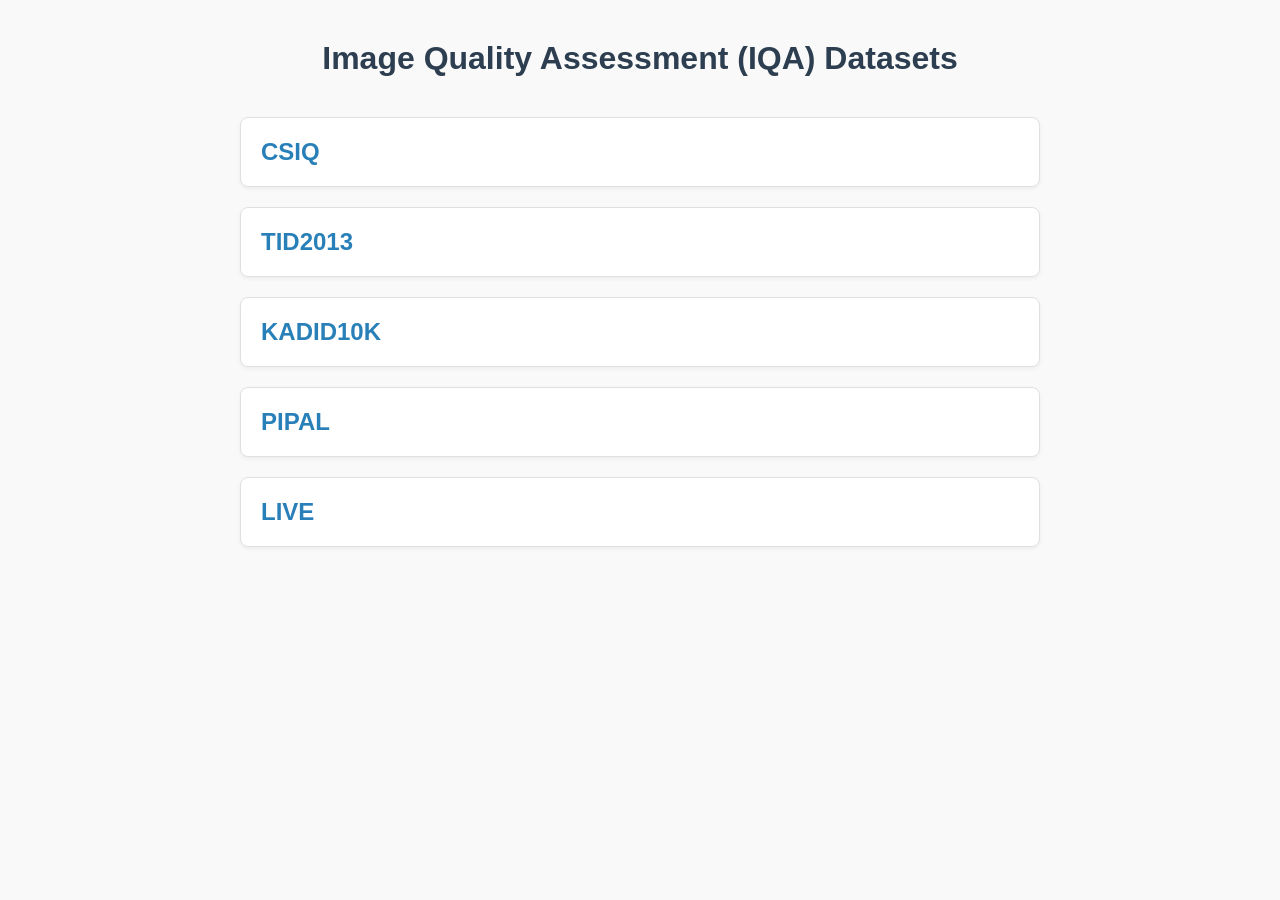
==== index.html @ 7b2d66a9 "feat(web): add basic HTML page with dataset sections" ====
<!DOCTYPE html>
<html lang="en">
<head>
    <meta charset="UTF-8">
    <meta name="viewport" content="width=device-width, initial-scale=1.0">
    <title>IQA Benchmarking Results</title>
    <style>
        body {
            font-family: Arial, sans-serif;
            max-width: 800px;
            margin: 40px auto;
            padding: 0 20px;
            background-color: #f9f9f9;
            color: #333;
        }
        h1 {
            text-align: center;
            color: #2c3e50;
            margin-bottom: 40px;
        }
        .dataset-section {
            background-color: #ffffff;
            border: 1px solid #e0e0e0;
            border-radius: 8px;
            padding: 20px;
            margin-bottom: 20px;
            box-shadow: 0 2px 4px rgba(0,0,0,0.05);
        }
        .dataset-name {
            margin: 0;
            color: #2980b9;
            font-size: 1.5rem;
        }
    </style>
</head>
<body>

    <h1>Image Quality Assessment (IQA) Datasets</h1>

    <div class="dataset-section">
        <h2 class="dataset-name">CSIQ </h2>
    </div>

    <div class="dataset-section">
        <h2 class="dataset-name">TID2013 </h2>
    </div>

    <div class="dataset-section">
        <h2 class="dataset-name">KADID10K </h2>
    </div>

    <div class="dataset-section">
        <h2 class="dataset-name">PIPAL </h2>
    </div>

    <div class="dataset-section">
        <h2 class="dataset-name">LIVE </h2>
    </div>

</body>
</html>
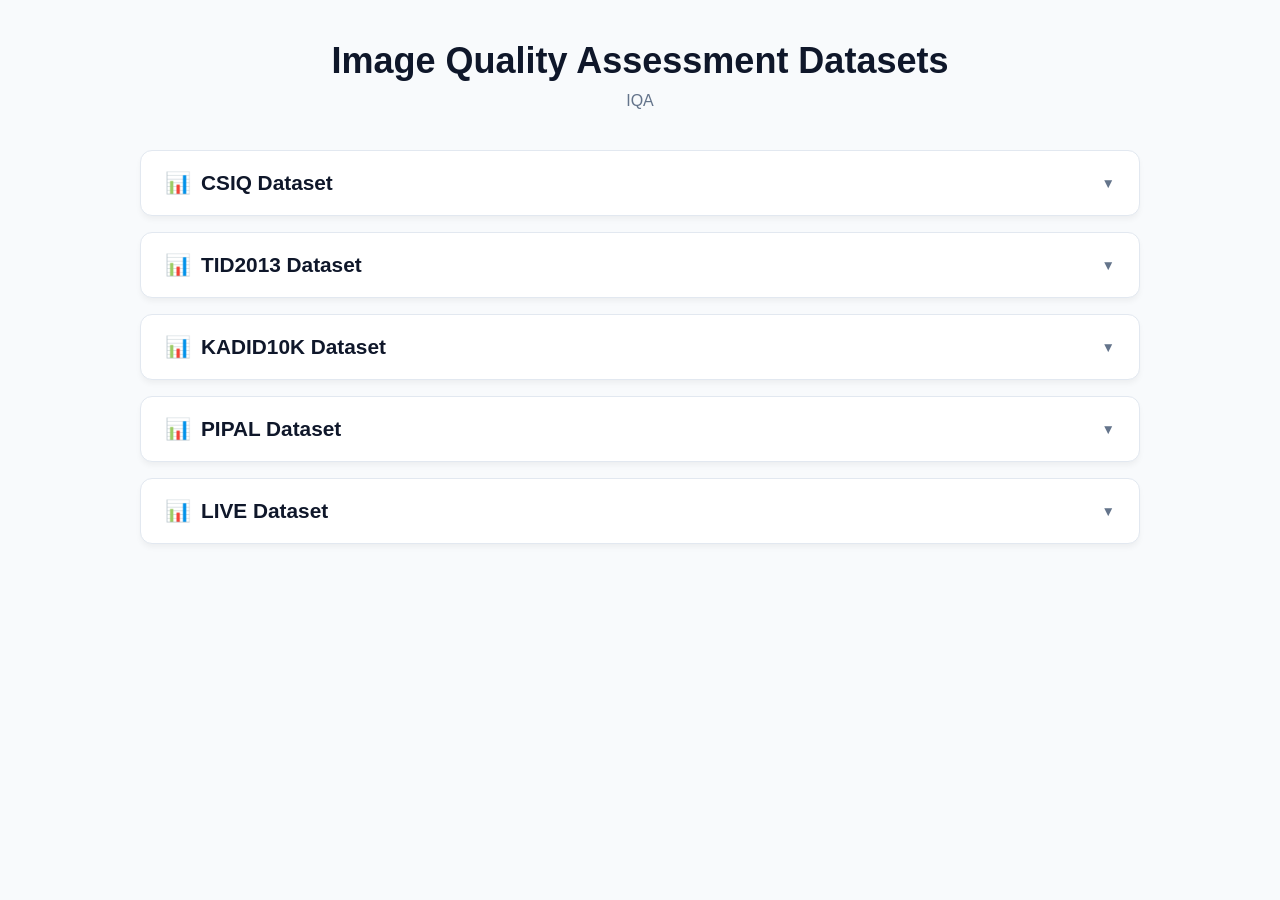
==== commit c448d8cc: "refactor(web): implement dynamic CSV loading architecture with config.js" ====
--- a/index.html
+++ b/index.html
@@ -5,57 +5,209 @@
     <meta name="viewport" content="width=device-width, initial-scale=1.0">
     <title>IQA Benchmarking Results</title>
     <style>
+        :root {
+            --primary-color: #2563eb;
+            --bg-color: #f8fafc;
+            --card-bg: #ffffff;
+            --text-main: #1e293b;
+            --text-muted: #64748b;
+            --border-color: #e2e8f0;
+        }
+
         body {
-            font-family: Arial, sans-serif;
-            max-width: 800px;
+            font-family: 'Segoe UI', Roboto, Arial, sans-serif;
+            max-width: 1000px;
             margin: 40px auto;
             padding: 0 20px;
-            background-color: #f9f9f9;
-            color: #333;
-        }
-        h1 {
-            text-align: center;
-            color: #2c3e50;
-            margin-bottom: 40px;
-        }
+            background-color: var(--bg-color);
+            color: var(--text-main);
+        }
+
+        h1 { text-align: center; color: #0f172a; font-size: 2.25rem; margin-bottom: 10px; font-weight: 800; }
+        .subtitle { text-align: center; color: var(--text-muted); margin-bottom: 40px; }
+
+        /* Container where sections will be dynamically injected */
+        #datasets-container { margin-top: 20px; }
+
         .dataset-section {
-            background-color: #ffffff;
-            border: 1px solid #e0e0e0;
-            border-radius: 8px;
-            padding: 20px;
-            margin-bottom: 20px;
-            box-shadow: 0 2px 4px rgba(0,0,0,0.05);
-        }
-        .dataset-name {
-            margin: 0;
-            color: #2980b9;
-            font-size: 1.5rem;
-        }
+            background-color: var(--card-bg);
+            border: 1px solid var(--border-color);
+            border-radius: 12px;
+            margin-bottom: 16px;
+            box-shadow: 0 4px 6px -1px rgb(0 0 0 / 0.05);
+            overflow: hidden;
+            transition: all 0.2s ease;
+        }
+
+        .dataset-section:hover { border-color: #cbd5e1; box-shadow: 0 10px 15px -3px rgb(0 0 0 / 0.1); }
+
+        .dataset-header {
+            display: flex; justify-content: space-between; align-items: center;
+            padding: 20px 24px; cursor: pointer; user-select: none;
+        }
+
+        .dataset-name { margin: 0; color: #0f172a; font-size: 1.3rem; font-weight: 600; display: flex; align-items: center; gap: 10px; }
+        .dataset-name::before { content: "📊"; }
+        .toggle-icon { font-size: 0.85rem; color: var(--text-muted); transition: transform 0.2s ease; }
+
+        .dataset-content {
+            max-height: 0; overflow: hidden;
+            transition: max-height 0.3s ease-out; background-color: #fafafa;
+        }
+
+        .dataset-section.active .dataset-content { max-height: 600px; border-top: 1px solid var(--border-color); }
+        .dataset-section.active .toggle-icon { transform: rotate(180deg); }
+
+        .search-container { padding: 16px 24px; background-color: #ffffff; border-bottom: 1px solid var(--border-color); }
+        .search-input { width: 100%; padding: 10px 16px; border: 1px solid var(--border-color); border-radius: 8px; box-sizing: border-box; outline: none; }
+        .search-input:focus { border-color: var(--primary-color); }
+
+        .table-responsive { max-height: 450px; overflow-y: auto; }
+        .data-table { width: 100%; border-collapse: collapse; text-align: left; font-size: 0.95rem; }
+        
+        .data-table th {
+            position: sticky; top: 0; background-color: #f1f5f9; color: #334155;
+            font-weight: 600; padding: 12px 24px; border-bottom: 2px solid var(--border-color); z-index: 10;
+        }
+
+        .data-table td { padding: 12px 24px; border-bottom: 1px solid var(--border-color); }
+        .data-table tbody tr:nth-child(even) { background-color: #f8fafc; }
+        .data-table tbody tr:hover { background-color: #f1f5f9; }
+        .score-badge { font-family: monospace; font-weight: bold; }
+        .loading-text { padding: 30px; text-align: center; color: var(--text-muted); font-style: italic; }
     </style>
 </head>
-<body>
-
-    <h1>Image Quality Assessment (IQA) Datasets</h1>
-
-    <div class="dataset-section">
-        <h2 class="dataset-name">CSIQ </h2>
-    </div>
-
-    <div class="dataset-section">
-        <h2 class="dataset-name">TID2013 </h2>
-    </div>
-
-    <div class="dataset-section">
-        <h2 class="dataset-name">KADID10K </h2>
-    </div>
-
-    <div class="dataset-section">
-        <h2 class="dataset-name">PIPAL </h2>
-    </div>
-
-    <div class="dataset-section">
-        <h2 class="dataset-name">LIVE </h2>
-    </div>
-
-</body>
+
+    <body>
+
+        <h1>Image Quality Assessment Datasets</h1>
+        <div class="subtitle">IQA</div>
+
+        <div id="datasets-container"></div>
+
+        <script src="config.js"></script>
+        <script>
+            const loadedStatus = {};
+
+            function renderUI() {
+                const container = document.getElementById('datasets-container');
+                container.innerHTML = '';
+
+                IQA_CONFIG.forEach(dataset => {
+                    loadedStatus[dataset.id] = false;
+
+                    const section     = document.createElement('div');
+                    section.className = 'dataset-section';
+                    section.id        = dataset.id;
+
+                    section.innerHTML = `
+                        <div class="dataset-header" onclick="toggleDataset('${dataset.id}', '${dataset.csvPath}')">
+                            <h2 class="dataset-name">${dataset.name}</h2>
+                            <span class="toggle-icon">▼</span>
+                        </div>
+                        <div class="dataset-content">
+                            <div class="search-container">
+                                <input type="text" class="search-input" id="${dataset.id}-search" 
+                                    placeholder="Search images in ${dataset.name}..." onkeyup="filterTable('${dataset.id}')">
+                            </div>
+                            <div class="table-responsive">
+                                <div id="${dataset.id}-loading" class="loading-text">🔄 Fetching and parsing ${dataset.csvPath}...</div>
+                                <table class="data-table" id="${dataset.id}-table" style="display: none;">
+                                    <thead>
+                                        <tr>
+                                            <th>Reference Image</th>
+                                            <th>Distorted Image</th>
+                                            <th>Quality Score</th>
+                                            <th>JND Mapped</th>
+                                        </tr>
+                                    </thead>
+                                    <tbody id="${dataset.id}-table-body"></tbody>
+                                </table>
+                            </div>
+                        </div>
+                    `;
+                    container.appendChild(section);
+                });
+            }
+
+            function toggleDataset(id, csvPath) {
+                const section = document.getElementById(id);
+                const isActive = section.classList.contains('active');
+                
+                document.querySelectorAll('.dataset-section').forEach(s => s.classList.remove('active'));
+                
+                if (!isActive) {
+                    section.classList.add('active');
+                    if (!loadedStatus[id]) {
+                        fetchAndLoadCSV(id, csvPath);
+                    }
+                }
+            }
+
+            function fetchAndLoadCSV(id, csvPath) {
+                fetch(csvPath)
+                    .then(response => {
+                        if (!response.ok) throw new Error('File not found');
+                        return response.text();
+                    })
+                    .then(data => {
+                        const rows = data.split('\n');
+                        const tbody = document.getElementById(`${id}-table-body`);
+                        tbody.innerHTML = '';
+
+                        for (let i = 1; i < rows.length; i++) {
+                            const rowData = rows[i].trim();
+                            if (!rowData) continue;
+
+                            const columns = rowData.split(',');
+                            if (columns.length < 4) continue;
+
+                            const qScore = parseFloat(columns[2]).toFixed(4);
+                            const jndMapped = parseFloat(columns[3]).toFixed(4);
+
+                            const tr = document.createElement('tr');
+                            tr.innerHTML = `
+                                <td>${columns[0]}</td>
+                                <td><code>${columns[1]}</code></td>
+                                <td><span class="score-badge">${qScore}</span></td>
+                                <td><span class="score-badge">${jndMapped}</span></td>
+                            `;
+                            tbody.appendChild(tr);
+                        }
+
+                        document.getElementById(`${id}-loading`).style.display = 'none';
+                        document.getElementById(`${id}-table`).style.display = 'table';
+                        loadedStatus[id] = true;
+                    })
+                    .catch(error => {
+                        document.getElementById(`${id}-loading`).innerText = `❌ Error: Could not load "${csvPath}". Make sure file exists in the directory.`;
+                        console.error(error);
+                    });
+            }
+
+            function filterTable(id) {
+                const input = document.getElementById(`${id}-search`);
+                const filter = input.value.toLowerCase();
+                const table = document.getElementById(`${id}-table`);
+                const tr = table.getElementsByTagName('tr');
+
+                for (let i = 1; i < tr.length; i++) {
+                    const tdRef = tr[i].getElementsByTagName('td')[0];
+                    const tdDis = tr[i].getElementsByTagName('td')[1];
+                    if (tdRef || tdDis) {
+                        const txtRef = tdRef.textContent || tdRef.innerText;
+                        const txtDis = tdDis.textContent || tdDis.innerText;
+                        if (txtRef.toLowerCase().includes(filter) || txtDis.toLowerCase().includes(filter)) {
+                            tr[i].style.display = "";
+                        } else {
+                            tr[i].style.display = "none";
+                        }
+                    }
+                }
+            }
+
+            renderUI();
+        </script>
+
+    </body>
 </html>
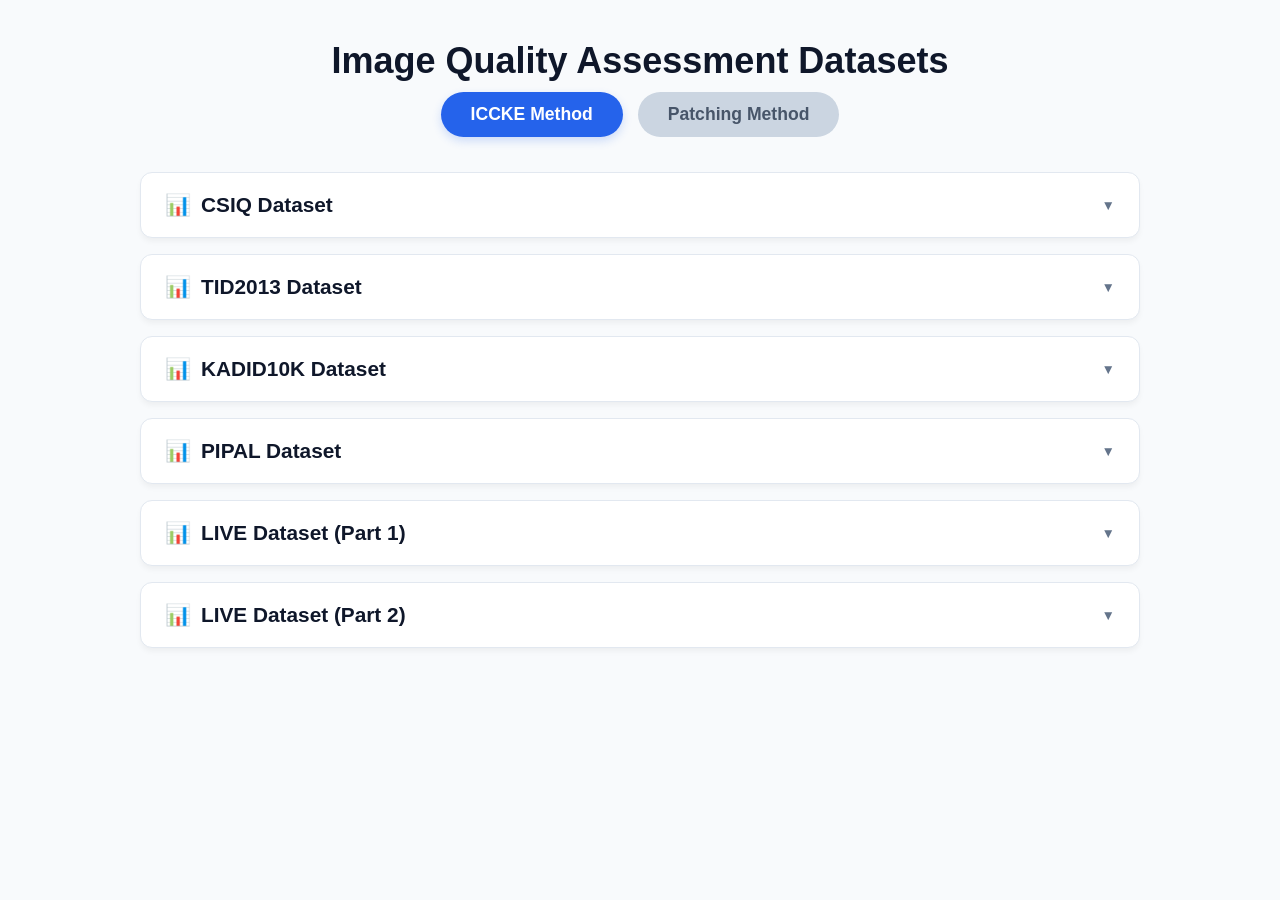
==== commit c804b332: "feat(web)" ====
--- a/index.html
+++ b/index.html
@@ -24,11 +24,40 @@
         }
 
         h1 { text-align: center; color: #0f172a; font-size: 2.25rem; margin-bottom: 10px; font-weight: 800; }
-        .subtitle { text-align: center; color: var(--text-muted); margin-bottom: 40px; }
-
-        /* Container where sections will be dynamically injected */
-        #datasets-container { margin-top: 20px; }
-
+        .subtitle { text-align: center; color: var(--text-muted); margin-bottom: 30px; }
+
+        /* Method Selector Tabs */
+        .method-tabs {
+            display: flex;
+            justify-content: center;
+            gap: 15px;
+            margin-bottom: 35px;
+        }
+
+        .tab-button {
+            padding: 12px 30px;
+            font-size: 1.1rem;
+            font-weight: 600;
+            background-color: #cbd5e1;
+            color: #475569;
+            border: none;
+            border-radius: 30px;
+            cursor: pointer;
+            transition: all 0.2s ease;
+        }
+
+        .tab-button.active {
+            background-color: var(--primary-color);
+            color: white;
+            box-shadow: 0 4px 10px rgba(37, 99, 235, 0.2);
+        }
+
+        .tab-button:hover:not(.active) {
+            background-color: #94a3b8;
+            color: #0f172a;
+        }
+
+        /* Container Design */
         .dataset-section {
             background-color: var(--card-bg);
             border: 1px solid var(--border-color);
@@ -40,28 +69,16 @@
         }
 
         .dataset-section:hover { border-color: #cbd5e1; box-shadow: 0 10px 15px -3px rgb(0 0 0 / 0.1); }
-
-        .dataset-header {
-            display: flex; justify-content: space-between; align-items: center;
-            padding: 20px 24px; cursor: pointer; user-select: none;
-        }
-
+        .dataset-header { display: flex; justify-content: space-between; align-items: center; padding: 20px 24px; cursor: pointer; user-select: none; }
         .dataset-name { margin: 0; color: #0f172a; font-size: 1.3rem; font-weight: 600; display: flex; align-items: center; gap: 10px; }
         .dataset-name::before { content: "📊"; }
         .toggle-icon { font-size: 0.85rem; color: var(--text-muted); transition: transform 0.2s ease; }
-
-        .dataset-content {
-            max-height: 0; overflow: hidden;
-            transition: max-height 0.3s ease-out; background-color: #fafafa;
-        }
-
+        .dataset-content { max-height: 0; overflow: hidden; transition: max-height 0.3s ease-out; background-color: #fafafa; }
         .dataset-section.active .dataset-content { max-height: 600px; border-top: 1px solid var(--border-color); }
         .dataset-section.active .toggle-icon { transform: rotate(180deg); }
-
         .search-container { padding: 16px 24px; background-color: #ffffff; border-bottom: 1px solid var(--border-color); }
         .search-input { width: 100%; padding: 10px 16px; border: 1px solid var(--border-color); border-radius: 8px; box-sizing: border-box; outline: none; }
         .search-input:focus { border-color: var(--primary-color); }
-
         .table-responsive { max-height: 450px; overflow-y: auto; }
         .data-table { width: 100%; border-collapse: collapse; text-align: left; font-size: 0.95rem; }
         
@@ -77,137 +94,155 @@
         .loading-text { padding: 30px; text-align: center; color: var(--text-muted); font-style: italic; }
     </style>
 </head>
-
-    <body>
-
-        <h1>Image Quality Assessment Datasets</h1>
-        <div class="subtitle">IQA</div>
-
-        <div id="datasets-container"></div>
-
-        <script src="config.js"></script>
-        <script>
-            const loadedStatus = {};
-
-            function renderUI() {
-                const container = document.getElementById('datasets-container');
-                container.innerHTML = '';
-
-                IQA_CONFIG.forEach(dataset => {
-                    loadedStatus[dataset.id] = false;
-
-                    const section     = document.createElement('div');
-                    section.className = 'dataset-section';
-                    section.id        = dataset.id;
-
-                    section.innerHTML = `
-                        <div class="dataset-header" onclick="toggleDataset('${dataset.id}', '${dataset.csvPath}')">
-                            <h2 class="dataset-name">${dataset.name}</h2>
-                            <span class="toggle-icon">▼</span>
+<body>
+
+    <h1>Image Quality Assessment Datasets</h1>
+    <!-- <div class="subtitle"> IQA </div> -->
+
+    <div class="method-tabs">
+        <button class="tab-button active" id="btn-baseline" onclick="switchMethod('baseline')">ICCKE Method</button>
+        <button class="tab-button" id="btn-patching" onclick="switchMethod('patching')">Patching Method </button>
+    </div>
+
+    <div id="datasets-container"></div>
+
+    <script src="config.js"></script>
+    <script>
+        let currentMethod = 'baseline';
+        const loadedStatus = {};
+
+        function renderUI(methodKey) {
+            currentMethod = methodKey;
+            const container = document.getElementById('datasets-container');
+            container.innerHTML = '';
+
+            const methodConfig = IQA_CONFIG[methodKey];
+
+            methodConfig.datasets.forEach(dataset => {
+                const uniqueId = dataset.id;
+                loadedStatus[uniqueId] = false;
+
+                const fullPath = methodConfig.folder + dataset.csvFile;
+
+                const section = document.createElement('div');
+                section.className = 'dataset-section';
+                section.id = uniqueId;
+
+                section.innerHTML = `
+                    <div class="dataset-header" onclick="toggleDataset('${uniqueId}', '${fullPath}')">
+                        <h2 class="dataset-name">${dataset.name}</h2>
+                        <span class="toggle-icon">▼</span>
+                    </div>
+                    <div class="dataset-content">
+                        <div class="search-container">
+                            <input type="text" class="search-input" id="${uniqueId}-search" 
+                                   placeholder="Search images in ${dataset.name}..." onkeyup="filterTable('${uniqueId}')">
                         </div>
-                        <div class="dataset-content">
-                            <div class="search-container">
-                                <input type="text" class="search-input" id="${dataset.id}-search" 
-                                    placeholder="Search images in ${dataset.name}..." onkeyup="filterTable('${dataset.id}')">
-                            </div>
-                            <div class="table-responsive">
-                                <div id="${dataset.id}-loading" class="loading-text">🔄 Fetching and parsing ${dataset.csvPath}...</div>
-                                <table class="data-table" id="${dataset.id}-table" style="display: none;">
-                                    <thead>
-                                        <tr>
-                                            <th>Reference Image</th>
-                                            <th>Distorted Image</th>
-                                            <th>Quality Score</th>
-                                            <th>JND Mapped</th>
-                                        </tr>
-                                    </thead>
-                                    <tbody id="${dataset.id}-table-body"></tbody>
-                                </table>
-                            </div>
+                        <div class="table-responsive">
+                            <div id="${uniqueId}-loading" class="loading-text">🔄 Fetching and parsing ${dataset.csvFile}...</div>
+                            <table class="data-table" id="${uniqueId}-table" style="display: none;">
+                                <thead>
+                                    <tr>
+                                        <th>Reference Image</th>
+                                        <th>Distorted Image</th>
+                                        <th>Quality Score</th>
+                                        <th>JND Mapped</th>
+                                    </tr>
+                                </thead>
+                                <tbody id="${uniqueId}-table-body"></tbody>
+                            </table>
                         </div>
-                    `;
-                    container.appendChild(section);
+                    </div>
+                `;
+                container.appendChild(section);
+            });
+        }
+
+        function switchMethod(methodKey) {
+            document.querySelectorAll('.tab-button').forEach(btn => btn.classList.remove('active'));
+            if (methodKey === 'baseline') document.getElementById('btn-baseline').classList.add('active');
+            if (methodKey === 'patching') document.getElementById('btn-patching').classList.add('active');
+            
+            renderUI(methodKey);
+        }
+
+        function toggleDataset(uniqueId, fullPath) {
+            const section = document.getElementById(uniqueId);
+            const isActive = section.classList.contains('active');
+            
+            document.querySelectorAll('.dataset-section').forEach(s => s.classList.remove('active'));
+            
+            if (!isActive) {
+                section.classList.add('active');
+                if (!loadedStatus[uniqueId]) {
+                    fetchAndLoadCSV(uniqueId, fullPath);
+                }
+            }
+        }
+
+        function fetchAndLoadCSV(uniqueId, fullPath) {
+            fetch(fullPath)
+                .then(response => {
+                    if (!response.ok) throw new Error('File not found');
+                    return response.text();
+                })
+                .then(data => {
+                    const rows = data.split(/\r?\n/); 
+                    const tbody = document.getElementById(`${uniqueId}-table-body`);
+                    tbody.innerHTML = '';
+
+                    for (let i = 1; i < rows.length; i++) {
+                        const rowData = rows[i].trim();
+                        if (!rowData) continue;
+
+                        const columns = rowData.split(',');
+                        if (columns.length < 4) continue;
+
+                        const qScore = parseFloat(columns[2]).toFixed(4);
+                        const jndMapped = parseFloat(columns[3]).toFixed(4);
+
+                        const tr = document.createElement('tr');
+                        tr.innerHTML = `
+                            <td>${columns[0]}</td>
+                            <td><code>${columns[1]}</code></td>
+                            <td><span class="score-badge">${qScore}</span></td>
+                            <td><span class="score-badge">${jndMapped}</span></td>
+                        `;
+                        tbody.appendChild(tr);
+                    }
+
+                    document.getElementById(`${uniqueId}-loading`).style.display = 'none';
+                    document.getElementById(`${uniqueId}-table`).style.display = 'table';
+                    loadedStatus[uniqueId] = true;
+                })
+                .catch(error => {
+                    document.getElementById(`${uniqueId}-loading`).innerText = `❌ Could not load data from "${fullPath}".`;
+                    console.error(error);
                 });
-            }
-
-            function toggleDataset(id, csvPath) {
-                const section = document.getElementById(id);
-                const isActive = section.classList.contains('active');
-                
-                document.querySelectorAll('.dataset-section').forEach(s => s.classList.remove('active'));
-                
-                if (!isActive) {
-                    section.classList.add('active');
-                    if (!loadedStatus[id]) {
-                        fetchAndLoadCSV(id, csvPath);
+        }
+
+        function filterTable(uniqueId) {
+            const input = document.getElementById(`${uniqueId}-search`);
+            const filter = input.value.toLowerCase();
+            const table = document.getElementById(`${uniqueId}-table`);
+            const tr = table.getElementsByTagName('tr');
+
+            for (let i = 1; i < tr.length; i++) {
+                const tdRef = tr[i].getElementsByTagName('td')[0];
+                const tdDis = tr[i].getElementsByTagName('td')[1];
+                if (tdRef || tdDis) {
+                    const txtRef = tdRef.textContent || tdRef.innerText;
+                    const txtDis = tdDis.textContent || tdDis.innerText;
+                    if (txtRef.toLowerCase().includes(filter) || txtDis.toLowerCase().includes(filter)) {
+                        tr[i].style.display = "";
+                    } else {
+                        tr[i].style.display = "none";
                     }
                 }
             }
-
-            function fetchAndLoadCSV(id, csvPath) {
-                fetch(csvPath)
-                    .then(response => {
-                        if (!response.ok) throw new Error('File not found');
-                        return response.text();
-                    })
-                    .then(data => {
-                        const rows = data.split('\n');
-                        const tbody = document.getElementById(`${id}-table-body`);
-                        tbody.innerHTML = '';
-
-                        for (let i = 1; i < rows.length; i++) {
-                            const rowData = rows[i].trim();
-                            if (!rowData) continue;
-
-                            const columns = rowData.split(',');
-                            if (columns.length < 4) continue;
-
-                            const qScore = parseFloat(columns[2]).toFixed(4);
-                            const jndMapped = parseFloat(columns[3]).toFixed(4);
-
-                            const tr = document.createElement('tr');
-                            tr.innerHTML = `
-                                <td>${columns[0]}</td>
-                                <td><code>${columns[1]}</code></td>
-                                <td><span class="score-badge">${qScore}</span></td>
-                                <td><span class="score-badge">${jndMapped}</span></td>
-                            `;
-                            tbody.appendChild(tr);
-                        }
-
-                        document.getElementById(`${id}-loading`).style.display = 'none';
-                        document.getElementById(`${id}-table`).style.display = 'table';
-                        loadedStatus[id] = true;
-                    })
-                    .catch(error => {
-                        document.getElementById(`${id}-loading`).innerText = `❌ Error: Could not load "${csvPath}". Make sure file exists in the directory.`;
-                        console.error(error);
-                    });
-            }
-
-            function filterTable(id) {
-                const input = document.getElementById(`${id}-search`);
-                const filter = input.value.toLowerCase();
-                const table = document.getElementById(`${id}-table`);
-                const tr = table.getElementsByTagName('tr');
-
-                for (let i = 1; i < tr.length; i++) {
-                    const tdRef = tr[i].getElementsByTagName('td')[0];
-                    const tdDis = tr[i].getElementsByTagName('td')[1];
-                    if (tdRef || tdDis) {
-                        const txtRef = tdRef.textContent || tdRef.innerText;
-                        const txtDis = tdDis.textContent || tdDis.innerText;
-                        if (txtRef.toLowerCase().includes(filter) || txtDis.toLowerCase().includes(filter)) {
-                            tr[i].style.display = "";
-                        } else {
-                            tr[i].style.display = "none";
-                        }
-                    }
-                }
-            }
-
-            renderUI();
-        </script>
-
-    </body>
+        }
+
+        renderUI('baseline');
+    </script>
+</body>
 </html>
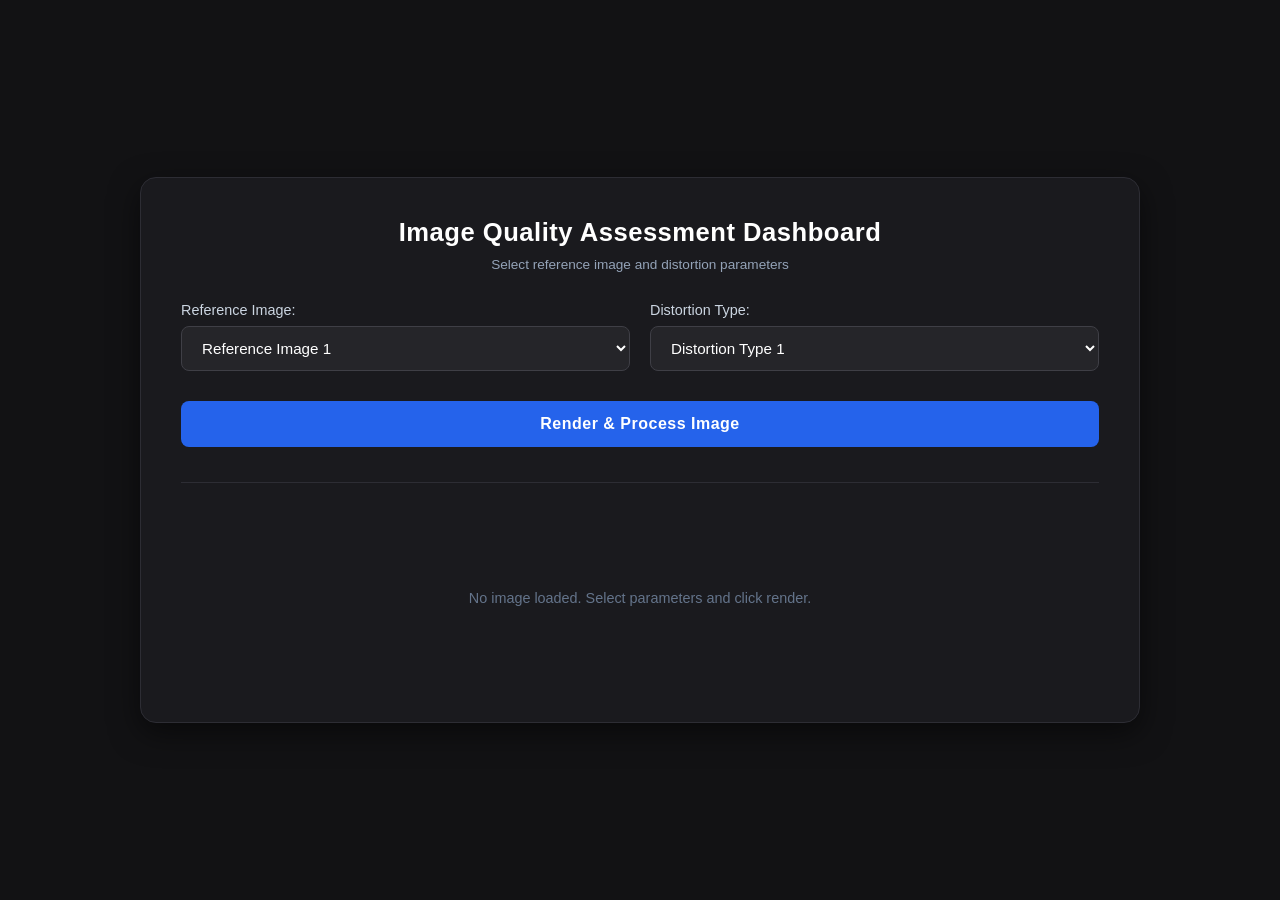
==== commit 86d8b638: "tid2013img" ====
--- a/index.html
+++ b/index.html
@@ -3,246 +3,269 @@
 <head>
     <meta charset="UTF-8">
     <meta name="viewport" content="width=device-width, initial-scale=1.0">
-    <title>IQA Benchmarking Results</title>
+    <title>IQA Evaluation Dashboard</title>
     <style>
-        :root {
-            --primary-color: #2563eb;
-            --bg-color: #f8fafc;
-            --card-bg: #ffffff;
-            --text-main: #1e293b;
-            --text-muted: #64748b;
-            --border-color: #e2e8f0;
+        /* Dark & Modern Professional Theme */
+        * {
+            box-sizing: border-box;
+            margin: 0;
+            padding: 0;
+            font-family: 'Segoe UI', Tahoma, Geneva, Verdana, sans-serif;
         }
 
         body {
-            font-family: 'Segoe UI', Roboto, Arial, sans-serif;
-            max-width: 1000px;
-            margin: 40px auto;
-            padding: 0 20px;
-            background-color: var(--bg-color);
-            color: var(--text-main);
-        }
-
-        h1 { text-align: center; color: #0f172a; font-size: 2.25rem; margin-bottom: 10px; font-weight: 800; }
-        .subtitle { text-align: center; color: var(--text-muted); margin-bottom: 30px; }
-
-        /* Method Selector Tabs */
-        .method-tabs {
+            background-color: #121214;
+            color: #e2e8f0;
             display: flex;
             justify-content: center;
-            gap: 15px;
-            margin-bottom: 35px;
-        }
-
-        .tab-button {
-            padding: 12px 30px;
-            font-size: 1.1rem;
+            align-items: center;
+            min-height: 100vh;
+            padding: 40px;
+        }
+
+        .container {
+            background-color: #1a1a1e;
+            border: 1px solid #2d2d34;
+            border-radius: 16px;
+            padding: 40px;
+            width: 100%;
+            max-width: 1000px; 
+            box-shadow: 0 10px 30px rgba(0, 0, 0, 0.5);
+            text-align: center;
+        }
+
+        h2 {
+            font-size: 1.6rem;
+            margin-bottom: 10px;
+            color: #ffffff;
             font-weight: 600;
-            background-color: #cbd5e1;
-            color: #475569;
+            letter-spacing: 0.5px;
+        }
+
+        p.subtitle {
+            font-size: 0.85rem;
+            color: #94a3b8;
+            margin-bottom: 30px;
+        }
+
+        .control-panel {
+            display: grid;
+            grid-template-columns: 1fr 1fr;
+            gap: 20px;
+            text-align: left;
+            margin-bottom: 20px;
+        }
+
+        label {
+            display: block;
+            font-size: 0.9rem;
+            margin-bottom: 8px;
+            color: #cbd5e1;
+            font-weight: 500;
+        }
+
+        select {
+            width: 100%;
+            padding: 12px 16px;
+            background-color: #252529;
+            border: 1px solid #3f3f46;
+            border-radius: 8px;
+            color: #ffffff;
+            font-size: 0.95rem;
+            outline: none;
+            transition: all 0.3s ease;
+            cursor: pointer;
+        }
+
+        select:focus {
+            border-color: #3b82f6;
+            box-shadow: 0 0 0 2px rgba(59, 130, 246, 0.2);
+        }
+
+        button {
+            width: 100%;
+            padding: 14px;
+            background-color: #2563eb;
+            color: white;
             border: none;
-            border-radius: 30px;
+            border-radius: 8px;
+            font-size: 1rem;
+            font-weight: 600;
             cursor: pointer;
-            transition: all 0.2s ease;
-        }
-
-        .tab-button.active {
-            background-color: var(--primary-color);
-            color: white;
-            box-shadow: 0 4px 10px rgba(37, 99, 235, 0.2);
-        }
-
-        .tab-button:hover:not(.active) {
-            background-color: #94a3b8;
-            color: #0f172a;
-        }
-
-        /* Container Design */
-        .dataset-section {
-            background-color: var(--card-bg);
-            border: 1px solid var(--border-color);
-            border-radius: 12px;
-            margin-bottom: 16px;
-            box-shadow: 0 4px 6px -1px rgb(0 0 0 / 0.05);
-            overflow: hidden;
-            transition: all 0.2s ease;
-        }
-
-        .dataset-section:hover { border-color: #cbd5e1; box-shadow: 0 10px 15px -3px rgb(0 0 0 / 0.1); }
-        .dataset-header { display: flex; justify-content: space-between; align-items: center; padding: 20px 24px; cursor: pointer; user-select: none; }
-        .dataset-name { margin: 0; color: #0f172a; font-size: 1.3rem; font-weight: 600; display: flex; align-items: center; gap: 10px; }
-        .dataset-name::before { content: "📊"; }
-        .toggle-icon { font-size: 0.85rem; color: var(--text-muted); transition: transform 0.2s ease; }
-        .dataset-content { max-height: 0; overflow: hidden; transition: max-height 0.3s ease-out; background-color: #fafafa; }
-        .dataset-section.active .dataset-content { max-height: 600px; border-top: 1px solid var(--border-color); }
-        .dataset-section.active .toggle-icon { transform: rotate(180deg); }
-        .search-container { padding: 16px 24px; background-color: #ffffff; border-bottom: 1px solid var(--border-color); }
-        .search-input { width: 100%; padding: 10px 16px; border: 1px solid var(--border-color); border-radius: 8px; box-sizing: border-box; outline: none; }
-        .search-input:focus { border-color: var(--primary-color); }
-        .table-responsive { max-height: 450px; overflow-y: auto; }
-        .data-table { width: 100%; border-collapse: collapse; text-align: left; font-size: 0.95rem; }
-        
-        .data-table th {
-            position: sticky; top: 0; background-color: #f1f5f9; color: #334155;
-            font-weight: 600; padding: 12px 24px; border-bottom: 2px solid var(--border-color); z-index: 10;
-        }
-
-        .data-table td { padding: 12px 24px; border-bottom: 1px solid var(--border-color); }
-        .data-table tbody tr:nth-child(even) { background-color: #f8fafc; }
-        .data-table tbody tr:hover { background-color: #f1f5f9; }
-        .score-badge { font-family: monospace; font-weight: bold; }
-        .loading-text { padding: 30px; text-align: center; color: var(--text-muted); font-style: italic; }
+            transition: background-color 0.2s ease, transform 0.1s ease;
+            margin-top: 10px;
+            letter-spacing: 0.5px;
+        }
+
+        button:hover {
+            background-color: #1d4ed8;
+        }
+
+        button:active {
+            transform: scale(0.98);
+        }
+
+        #result {
+            margin-top: 35px;
+            border-top: 1px solid #2d2d34;
+            padding-top: 30px;
+            min-height: 200px;
+            display: flex;
+            justify-content: center;
+            align-items: center;
+            flex-direction: column;
+        }
+
+        .loading-text {
+            color: #3b82f6;
+            font-size: 0.95rem;
+            animation: pulse 1.5s infinite;
+        }
+
+        img.output-image {
+            width: 100%; 
+            max-width: 920px; 
+            height: auto; 
+            border-radius: 10px;
+            box-shadow: 0 10px 25px rgba(0,0,0,0.6);
+            border: 1px solid #3f3f46;
+            cursor: zoom-in; 
+            transition: transform 0.3s ease;
+        }
+
+        img.output-image:hover {
+            transform: scale(1.01); 
+        }
+
+        .lightbox {
+            display: none;
+            position: fixed;
+            z-index: 999;
+            top: 0;
+            left: 0;
+            width: 100%;
+            height: 100%;
+            background-color: rgba(10, 10, 12, 0.95);
+            justify-content: center;
+            align-items: center;
+            cursor: zoom-out;
+        }
+
+        .lightbox img {
+            max-width: 95%;
+            max-height: 95%;
+            border-radius: 6px;
+            box-shadow: 0 0 30px rgba(0,0,0,0.8);
+        }
+
+        @keyframes pulse {
+            0% { opacity: 0.6; }
+            50% { opacity: 1; }
+            100% { opacity: 0.6; }
+        }
     </style>
 </head>
 <body>
 
-    <h1>Image Quality Assessment Datasets</h1>
-    <!-- <div class="subtitle"> IQA </div> -->
-
-    <div class="method-tabs">
-        <button class="tab-button active" id="btn-baseline" onclick="switchMethod('baseline')">ICCKE Method</button>
-        <button class="tab-button" id="btn-patching" onclick="switchMethod('patching')">Patching Method </button>
+<div class="container">
+    <h2>Image Quality Assessment Dashboard</h2>
+    <p class="subtitle">Select reference image and distortion parameters</p>
+
+    <div class="control-panel">
+        <div class="form-group">
+            <label for="imgNum">Reference Image:</label>
+            <select id="imgNum"></select>
+        </div>
+
+        <div class="form-group">
+            <label for="distType">Distortion Type:</label>
+            <select id="distType"></select>
+        </div>
     </div>
 
-    <div id="datasets-container"></div>
-
-    <script src="config.js"></script>
-    <script>
-        let currentMethod = 'baseline';
-        const loadedStatus = {};
-
-        function renderUI(methodKey) {
-            currentMethod = methodKey;
-            const container = document.getElementById('datasets-container');
-            container.innerHTML = '';
-
-            const methodConfig = IQA_CONFIG[methodKey];
-
-            methodConfig.datasets.forEach(dataset => {
-                const uniqueId = dataset.id;
-                loadedStatus[uniqueId] = false;
-
-                const fullPath = methodConfig.folder + dataset.csvFile;
-
-                const section = document.createElement('div');
-                section.className = 'dataset-section';
-                section.id = uniqueId;
-
-                section.innerHTML = `
-                    <div class="dataset-header" onclick="toggleDataset('${uniqueId}', '${fullPath}')">
-                        <h2 class="dataset-name">${dataset.name}</h2>
-                        <span class="toggle-icon">▼</span>
-                    </div>
-                    <div class="dataset-content">
-                        <div class="search-container">
-                            <input type="text" class="search-input" id="${uniqueId}-search" 
-                                   placeholder="Search images in ${dataset.name}..." onkeyup="filterTable('${uniqueId}')">
-                        </div>
-                        <div class="table-responsive">
-                            <div id="${uniqueId}-loading" class="loading-text">🔄 Fetching and parsing ${dataset.csvFile}...</div>
-                            <table class="data-table" id="${uniqueId}-table" style="display: none;">
-                                <thead>
-                                    <tr>
-                                        <th>Reference Image</th>
-                                        <th>Distorted Image</th>
-                                        <th>Quality Score</th>
-                                        <th>JND Mapped</th>
-                                    </tr>
-                                </thead>
-                                <tbody id="${uniqueId}-table-body"></tbody>
-                            </table>
-                        </div>
-                    </div>
-                `;
-                container.appendChild(section);
-            });
-        }
-
-        function switchMethod(methodKey) {
-            document.querySelectorAll('.tab-button').forEach(btn => btn.classList.remove('active'));
-            if (methodKey === 'baseline') document.getElementById('btn-baseline').classList.add('active');
-            if (methodKey === 'patching') document.getElementById('btn-patching').classList.add('active');
+    <button onclick="generateImage()">Render & Process Image</button>
+
+    <div id="result">
+        <span style="color: #64748b; font-size: 0.9rem;">No image loaded. Select parameters and click render.</span>
+    </div>
+</div>
+
+<div class="lightbox" id="lightbox" onclick="closeLightbox()">
+    <img id="lightbox-img" src="" alt="Enlarged view">
+</div>
+
+<script>
+    const imgSelect = document.getElementById('imgNum');
+    for (let i = 1; i <= 25; i++) {
+        imgSelect.options[imgSelect.options.length] = new Option(`Reference Image ${i}`, i);
+    }
+
+    const distSelect = document.getElementById('distType');
+    for (let i = 1; i <= 24; i++) {
+        distSelect.options[distSelect.options.length] = new Option(`Distortion Type ${i}`, i);
+    }
+
+    // متغیری برای ذخیره محلی آدرس Blob موقت جهت جلوگیری از نشت حافظه
+    let currentImgObjectUrl = null;
+
+    function generateImage() {
+        const imgNum = document.getElementById('imgNum').value;
+        const distType = document.getElementById('distType').value;
+        const resultDiv = document.getElementById('result');
+
+        const serverUrl = "https://donut-footwork-refinery.ngrok-free.dev"; 
+        const finalUrl = `${serverUrl}/generate-image?img_num=${imgNum}&dist_type=${distType}`;
+
+        resultDiv.innerHTML = "<span class='loading-text'>Fetching and processing image from server...</span>";
+
+        // ۱. استفاده از fetch برای ارسال هدر اختصاصی و دور زدن صفحه هشدار ngrok
+        fetch(finalUrl, {
+            method: "GET",
+            headers: {
+                "ngrok-skip-browser-warning": "any_value_works"
+            }
+        })
+        .then(response => {
+            if (!response.ok) {
+                throw new Error("Server responded with an error status");
+            }
+            return response.blob(); // دریافت پاسخ به صورت داده باینری (تصویر)
+        })
+        .then(blob => {
+            // ۲. پاکسازی آدرس قبلی برای بهینه‌سازی حافظه مرورگر
+            if (currentImgObjectUrl) {
+                URL.revokeObjectURL(currentImgObjectUrl);
+            }
+
+            // ۳. ساخت یک آدرس موقت برای دیتای تصویر
+            currentImgObjectUrl = URL.createObjectURL(blob);
+
+            const img = document.createElement('img');
+            img.src = currentImgObjectUrl;
+            img.className = 'output-image';
             
-            renderUI(methodKey);
-        }
-
-        function toggleDataset(uniqueId, fullPath) {
-            const section = document.getElementById(uniqueId);
-            const isActive = section.classList.contains('active');
+            img.onclick = function() {
+                openLightbox(currentImgObjectUrl);
+            };
             
-            document.querySelectorAll('.dataset-section').forEach(s => s.classList.remove('active'));
-            
-            if (!isActive) {
-                section.classList.add('active');
-                if (!loadedStatus[uniqueId]) {
-                    fetchAndLoadCSV(uniqueId, fullPath);
-                }
-            }
-        }
-
-        function fetchAndLoadCSV(uniqueId, fullPath) {
-            fetch(fullPath)
-                .then(response => {
-                    if (!response.ok) throw new Error('File not found');
-                    return response.text();
-                })
-                .then(data => {
-                    const rows = data.split(/\r?\n/); 
-                    const tbody = document.getElementById(`${uniqueId}-table-body`);
-                    tbody.innerHTML = '';
-
-                    for (let i = 1; i < rows.length; i++) {
-                        const rowData = rows[i].trim();
-                        if (!rowData) continue;
-
-                        const columns = rowData.split(',');
-                        if (columns.length < 4) continue;
-
-                        const qScore = parseFloat(columns[2]).toFixed(4);
-                        const jndMapped = parseFloat(columns[3]).toFixed(4);
-
-                        const tr = document.createElement('tr');
-                        tr.innerHTML = `
-                            <td>${columns[0]}</td>
-                            <td><code>${columns[1]}</code></td>
-                            <td><span class="score-badge">${qScore}</span></td>
-                            <td><span class="score-badge">${jndMapped}</span></td>
-                        `;
-                        tbody.appendChild(tr);
-                    }
-
-                    document.getElementById(`${uniqueId}-loading`).style.display = 'none';
-                    document.getElementById(`${uniqueId}-table`).style.display = 'table';
-                    loadedStatus[uniqueId] = true;
-                })
-                .catch(error => {
-                    document.getElementById(`${uniqueId}-loading`).innerText = `❌ Could not load data from "${fullPath}".`;
-                    console.error(error);
-                });
-        }
-
-        function filterTable(uniqueId) {
-            const input = document.getElementById(`${uniqueId}-search`);
-            const filter = input.value.toLowerCase();
-            const table = document.getElementById(`${uniqueId}-table`);
-            const tr = table.getElementsByTagName('tr');
-
-            for (let i = 1; i < tr.length; i++) {
-                const tdRef = tr[i].getElementsByTagName('td')[0];
-                const tdDis = tr[i].getElementsByTagName('td')[1];
-                if (tdRef || tdDis) {
-                    const txtRef = tdRef.textContent || tdRef.innerText;
-                    const txtDis = tdDis.textContent || tdDis.innerText;
-                    if (txtRef.toLowerCase().includes(filter) || txtDis.toLowerCase().includes(filter)) {
-                        tr[i].style.display = "";
-                    } else {
-                        tr[i].style.display = "none";
-                    }
-                }
-            }
-        }
-
-        renderUI('baseline');
-    </script>
+            resultDiv.innerHTML = ""; 
+            resultDiv.appendChild(img);
+        })
+        .catch(error => {
+            console.error("Fetch error:", error);
+            resultDiv.innerHTML = "<p style='color:#ef4444; font-size: 0.9rem;'>❌ Connection Error! Make sure FastAPI server is running and Ngrok URL is correct.</p>";
+        });
+    }
+
+    function openLightbox(url) {
+        document.getElementById('lightbox-img').src = url;
+        document.getElementById('lightbox').style.display = 'flex';
+    }
+
+    function closeLightbox() {
+        document.getElementById('lightbox').style.display = 'none';
+    }
+</script>
+
 </body>
 </html>
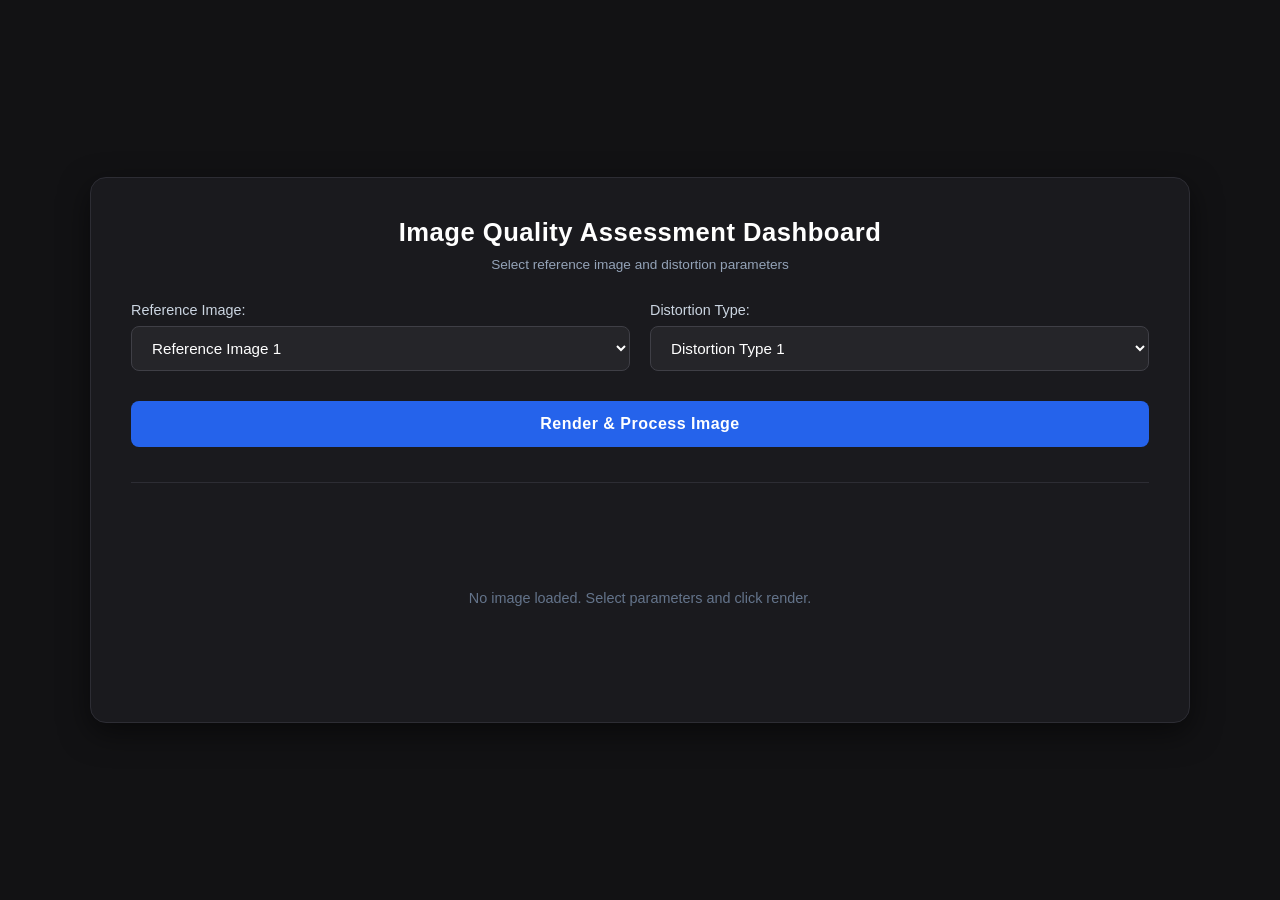
==== commit 3cdfef4c: "new index" ====
--- a/index.html
+++ b/index.html
@@ -29,7 +29,7 @@
             border-radius: 16px;
             padding: 40px;
             width: 100%;
-            max-width: 1000px; 
+            max-width: 1100px; /* افزایش جزیی عرض برای جاگیری بهتر ۵ کارت */
             box-shadow: 0 10px 30px rgba(0, 0, 0, 0.5);
             text-align: center;
         }
@@ -122,40 +122,99 @@
             animation: pulse 1.5s infinite;
         }
 
-        img.output-image {
-            width: 100%; 
-            max-width: 920px; 
-            height: auto; 
-            border-radius: 10px;
-            box-shadow: 0 10px 25px rgba(0,0,0,0.6);
-            border: 1px solid #3f3f46;
-            cursor: zoom-in; 
-            transition: transform 0.3s ease;
-        }
-
-        img.output-image:hover {
-            transform: scale(1.01); 
-        }
-
-        .lightbox {
+        /* --- سیستم کارت‌های تعاملی جدید --- */
+        .cards-grid {
+            display: grid;
+            grid-template-columns: repeat(5, 1fr);
+            gap: 15px;
+            width: 100%;
+            margin-top: 15px;
+        }
+
+        .level-card {
+            background-color: #232329;
+            border: 2px solid #3f3f46;
+            border-radius: 12px;
+            overflow: hidden;
+            cursor: pointer;
+            transition: all 0.3s cubic-bezier(0.4, 0, 0.2, 1);
+            position: relative;
+        }
+
+        .level-card:hover {
+            transform: translateY(-4px);
+            border-color: #60a5fa;
+        }
+
+        /* حالتی که کاربر یک کارت را انتخاب کرده است */
+        .level-card.selected {
+            border-color: #2563eb;
+            box-shadow: 0 0 15px rgba(37, 99, 235, 0.4);
+            background-color: #1e293b;
+        }
+
+        /* محفظه برش هوشمند تصویر ساب‌پلات پایتون */
+        .image-clipper {
+            width: 100%;
+            height: 180px; /* تنظیم ارتفاع تقریبی کارت */
+            overflow: hidden;
+            position: relative;
+        }
+
+        /* افکت کشش و موقعیت‌دهی تصویر سراسری در هر کارت */
+        .image-clipper img {
+            position: absolute;
+            width: 500%; /* ۵ برابر کردن عرض برای پوشش کل محدوده */
+            height: 100%;
+            object-fit: cover;
+            top: 0;
+        }
+
+        .card-caption {
+            padding: 12px;
+            font-size: 0.9rem;
+            font-weight: 600;
+            color: #cbd5e1;
+            border-top: 1px solid #2d2d34;
+            background: #1c1c21;
+        }
+
+        .level-card.selected .card-caption {
+            background: #2563eb;
+            color: #ffffff;
+        }
+
+        /* نشانگر رادیویی فعال بودن در بالای کارت */
+        .selection-indicator {
+            position: absolute;
+            top: 10px;
+            right: 10px;
+            width: 18px;
+            height: 18px;
+            border-radius: 50%;
+            border: 2px solid #64748b;
+            background: transparent;
+            z-index: 2;
+            transition: all 0.2s ease;
+        }
+
+        .level-card.selected .selection-indicator {
+            border-color: #ffffff;
+            background: #ffffff;
+            box-shadow: inset 0 0 0 4px #2563eb;
+        }
+
+        /* نوتیفیکیشن وضعیت انتخاب فعلی */
+        .status-badge {
+            margin-top: 20px;
+            padding: 8px 16px;
+            background-color: #1e1b4b;
+            border: 1px solid #312e81;
+            color: #818cf8;
+            border-radius: 30px;
+            font-size: 0.85rem;
+            font-weight: 500;
             display: none;
-            position: fixed;
-            z-index: 999;
-            top: 0;
-            left: 0;
-            width: 100%;
-            height: 100%;
-            background-color: rgba(10, 10, 12, 0.95);
-            justify-content: center;
-            align-items: center;
-            cursor: zoom-out;
-        }
-
-        .lightbox img {
-            max-width: 95%;
-            max-height: 95%;
-            border-radius: 6px;
-            box-shadow: 0 0 30px rgba(0,0,0,0.8);
         }
 
         @keyframes pulse {
@@ -188,10 +247,10 @@
     <div id="result">
         <span style="color: #64748b; font-size: 0.9rem;">No image loaded. Select parameters and click render.</span>
     </div>
-</div>
-
-<div class="lightbox" id="lightbox" onclick="closeLightbox()">
-    <img id="lightbox-img" src="" alt="Enlarged view">
+
+    <div class="status-badge" id="selectionStatus">
+        No level selected yet.
+    </div>
 </div>
 
 <script>
@@ -205,20 +264,24 @@
         distSelect.options[distSelect.options.length] = new Option(`Distortion Type ${i}`, i);
     }
 
-    // متغیری برای ذخیره محلی آدرس Blob موقت جهت جلوگیری از نشت حافظه
     let currentImgObjectUrl = null;
+    let selectedLevel = null; // ذخیره لول انتخاب شده (۱ تا ۵)
 
     function generateImage() {
         const imgNum = document.getElementById('imgNum').value;
         const distType = document.getElementById('distType').value;
         const resultDiv = document.getElementById('result');
+        const statusBadge = document.getElementById('selectionStatus');
+
+        // ریست کردن انتخاب‌های قبلی کاربران هنگام درخواست جدید
+        selectedLevel = null;
+        statusBadge.style.display = 'none';
 
         const serverUrl = "https://donut-footwork-refinery.ngrok-free.dev"; 
         const finalUrl = `${serverUrl}/generate-image?img_num=${imgNum}&dist_type=${distType}`;
 
         resultDiv.innerHTML = "<span class='loading-text'>Fetching and processing image from server...</span>";
 
-        // ۱. استفاده از fetch برای ارسال هدر اختصاصی و دور زدن صفحه هشدار ngrok
         fetch(finalUrl, {
             method: "GET",
             headers: {
@@ -229,27 +292,56 @@
             if (!response.ok) {
                 throw new Error("Server responded with an error status");
             }
-            return response.blob(); // دریافت پاسخ به صورت داده باینری (تصویر)
+            return response.blob(); 
         })
         .then(blob => {
-            // ۲. پاکسازی آدرس قبلی برای بهینه‌سازی حافظه مرورگر
             if (currentImgObjectUrl) {
                 URL.revokeObjectURL(currentImgObjectUrl);
             }
 
-            // ۳. ساخت یک آدرس موقت برای دیتای تصویر
             currentImgObjectUrl = URL.createObjectURL(blob);
 
-            const img = document.createElement('img');
-            img.src = currentImgObjectUrl;
-            img.className = 'output-image';
-            
-            img.onclick = function() {
-                openLightbox(currentImgObjectUrl);
-            };
+            // ایجاد گرید باکس ۵ کارته تعاملی
+            const gridContainer = document.createElement('div');
+            gridContainer.className = 'cards-grid';
+
+            for (let i = 0; i < 5; i++) {
+                const card = document.createElement('div');
+                card.className = 'level-card';
+                card.setAttribute('data-level', i + 1);
+                
+                // مدیریت کلیک روی هر کارت
+                card.onclick = function() {
+                    selectLevel(i + 1);
+                };
+
+                // بخش برش تصویر ساب‌پلات پایتون با تغییر ویژگی left به صورت درصدی
+                const clipper = document.createElement('div');
+                clipper.className = 'image-clipper';
+
+                const img = document.createElement('img');
+                img.src = currentImgObjectUrl;
+                // جادوی اصلی: شیفت دادن افقی عکس سراسری بر اساس کارت مربوطه
+                img.style.left = `-${i * 100}%`;
+
+                const indicator = document.createElement('div');
+                indicator.className = 'selection-indicator';
+
+                const caption = document.createElement('div');
+                caption.className = 'card-caption';
+                caption.innerText = `Level ${i + 1}`;
+
+                clipper.appendChild(img);
+                card.appendChild(indicator);
+                clipper.appendChild(indicator);
+                card.appendChild(clipper);
+                card.appendChild(caption);
+                
+                gridContainer.appendChild(card);
+            }
             
             resultDiv.innerHTML = ""; 
-            resultDiv.appendChild(img);
+            resultDiv.appendChild(gridContainer);
         })
         .catch(error => {
             console.error("Fetch error:", error);
@@ -257,13 +349,28 @@
         });
     }
 
-    function openLightbox(url) {
-        document.getElementById('lightbox-img').src = url;
-        document.getElementById('lightbox').style.display = 'flex';
-    }
-
-    function closeLightbox() {
-        document.getElementById('lightbox').style.display = 'none';
+    // تابع مدیریت و مطلع‌سازی سیستم از لول انتخاب شده
+    function selectLevel(level) {
+        selectedLevel = level;
+        
+        // برداشتن کلاس انتخابی از تمام کارت‌ها
+        document.querySelectorAll('.level-card').forEach(card => {
+            card.classList.remove('selected');
+        });
+
+        // اضافه کردن کلاس به کارت کلیک شده
+        const targetCard = document.querySelector(`.level-card[data-level='${level}']`);
+        if (targetCard) {
+            targetCard.classList.add('selected');
+        }
+
+        // بروزرسانی وضعیت نمایشی و اطلاع به کنسول برای تعامل‌های بعدی با سرور
+        const statusBadge = document.getElementById('selectionStatus');
+        statusBadge.innerHTML = `✨ <strong>Level ${level}</strong> successfully selected and ready to submit!`;
+        statusBadge.style.display = 'inline-block';
+
+        console.log(`[SYSTEM INFO] User selected Distortion Level: ${level}`);
+        // اینجا می‌توانید در آینده دیتای انتخاب شده را با یک تابع fetch دیگر به سرور بفرستید.
     }
 </script>
 
